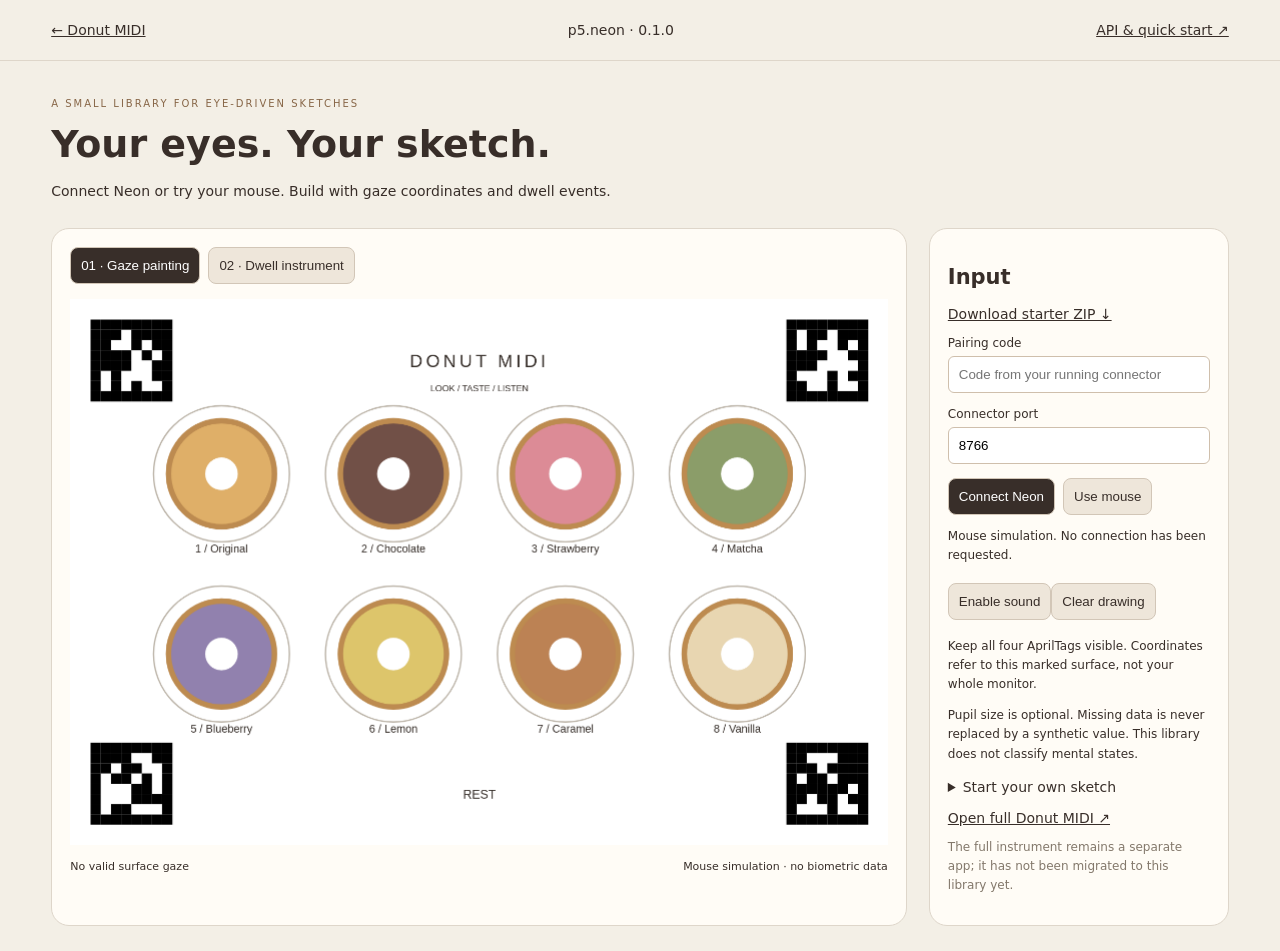
==== library/index.html @ 85e9ebe3 "Add p5.neon 0.1 with gaze AOI events and runnable creative coding examples" ====
<!doctype html><html lang="en"><head><meta charset="utf-8"><meta name="viewport" content="width=device-width,initial-scale=1"><title>p5.neon · Creative coding with your eyes</title><link rel="stylesheet" href="style.css?v=0.1.0"></head><body>
<header><a href="../">← Donut MIDI</a><span>p5.neon · 0.1.0</span><a href="https://github.com/sharkburger/donut-midi/blob/aoi-cognitive-voices/library/README.md">API & quick start ↗</a></header>
<main><section class="intro"><p class="eyebrow">A SMALL LIBRARY FOR EYE-DRIVEN SKETCHES</p><h1>Your eyes. Your sketch.</h1><p>Connect Neon or try your mouse. Build with gaze coordinates and dwell events.</p></section>
<div class="layout"><section class="stage"><div class="tabs"><button data-mode="paint" aria-pressed="true">01 · Gaze painting</button><button data-mode="music" aria-pressed="false">02 · Dwell instrument</button></div><div id="canvas"></div><div class="readout"><span id="gaze">Move over the canvas</span><span id="event">Mouse simulation · no biometric data</span></div></section>
<aside><h2>Input</h2><a href="../downloads/p5-neon-0.1.0.zip">Download starter ZIP ↓</a><label>Pairing code<input id="code" type="password" autocomplete="off" placeholder="Code from your running connector"></label><label>Connector port<input id="port" type="number" value="8766" min="1024" max="65535"></label><div class="row"><button id="connect">Connect Neon</button><button id="mouse">Use mouse</button></div><p id="status" role="status">Mouse simulation. No connection has been requested.</p><button id="audio">Enable sound</button><button id="clear">Clear drawing</button><p>Keep all four AprilTags visible. Coordinates refer to this marked surface, not your whole monitor.</p><p>Pupil size is optional. Missing data is never replaced by a synthetic value. This library does not classify mental states.</p><details><summary>Start your own sketch</summary><p>Load p5.js, connector-client.js and p5.neon.js. Call neon.update() in draw().</p><pre>const neon = new NeonP5();
// setup():
neon.useMouse(canvas);
// draw():
const gaze = neon.update();
if (gaze) circle(
  gaze.x * width,
  gaze.y * height, 20);</pre><a href="example.js">View this sketch</a> · <a href="p5.neon.js" download>Download library</a></details><a href="../?v=console-2">Open full Donut MIDI ↗</a><p class="small">The full instrument remains a separate app; it has not been migrated to this library yet.</p></aside></div></main>
<script src="../vendor/p5.min.js"></script><script src="../connector-client.js"></script><script src="p5.neon.js?v=0.1.0"></script><script src="example.js?v=0.1.0"></script></body></html>
---- library/style.css ----
*{box-sizing:border-box}body{margin:0;background:#f3efe6;color:#382e29;font:14px system-ui}header{display:flex;justify-content:space-between;padding:22px 4vw;border-bottom:1px solid #ded6ca}a{color:inherit}main{max-width:1400px;margin:auto;padding:25px 4vw}.eyebrow{font-size:10px;letter-spacing:2px;color:#876647}h1{font-size:38px;margin:6px 0}p{line-height:1.6}.layout{display:grid;grid-template-columns:minmax(0,1fr) 300px;gap:22px;margin-top:26px}.stage,aside{background:#fffcf6;border:1px solid #ded6ca;border-radius:18px;padding:18px}.tabs,.row,.readout{display:flex;gap:8px}.tabs{margin-bottom:15px}button{cursor:pointer;background:#eee6da;color:#382e29;border:1px solid #d2c6b7;border-radius:8px;padding:10px}button[aria-pressed=true],#connect{background:#382e29;color:white}button:disabled{opacity:.5;cursor:default}label{display:block;margin:14px 0;font-size:12px}input{display:block;width:100%;padding:10px;margin-top:6px;border:1px solid #cfbfac;border-radius:6px}#canvas{width:100%;aspect-ratio:1.5}canvas{display:block;max-width:100%;height:auto!important}.readout{justify-content:space-between;font-size:11px;line-height:1.6;margin-top:14px}aside p{font-size:12px}aside>button{margin:5px 0}.small{color:#83786b}pre{font-size:11px;overflow:auto;background:#eee9e0;padding:10px}summary{cursor:pointer;margin:15px 0}@media(max-width:800px){.layout{grid-template-columns:1fr}h1{font-size:28px}header{font-size:11px}.readout{flex-wrap:wrap}}

#canvas{height:clamp(220px,calc(100dvh - 355px),650px);aspect-ratio:auto;display:flex;align-items:center;justify-content:center}
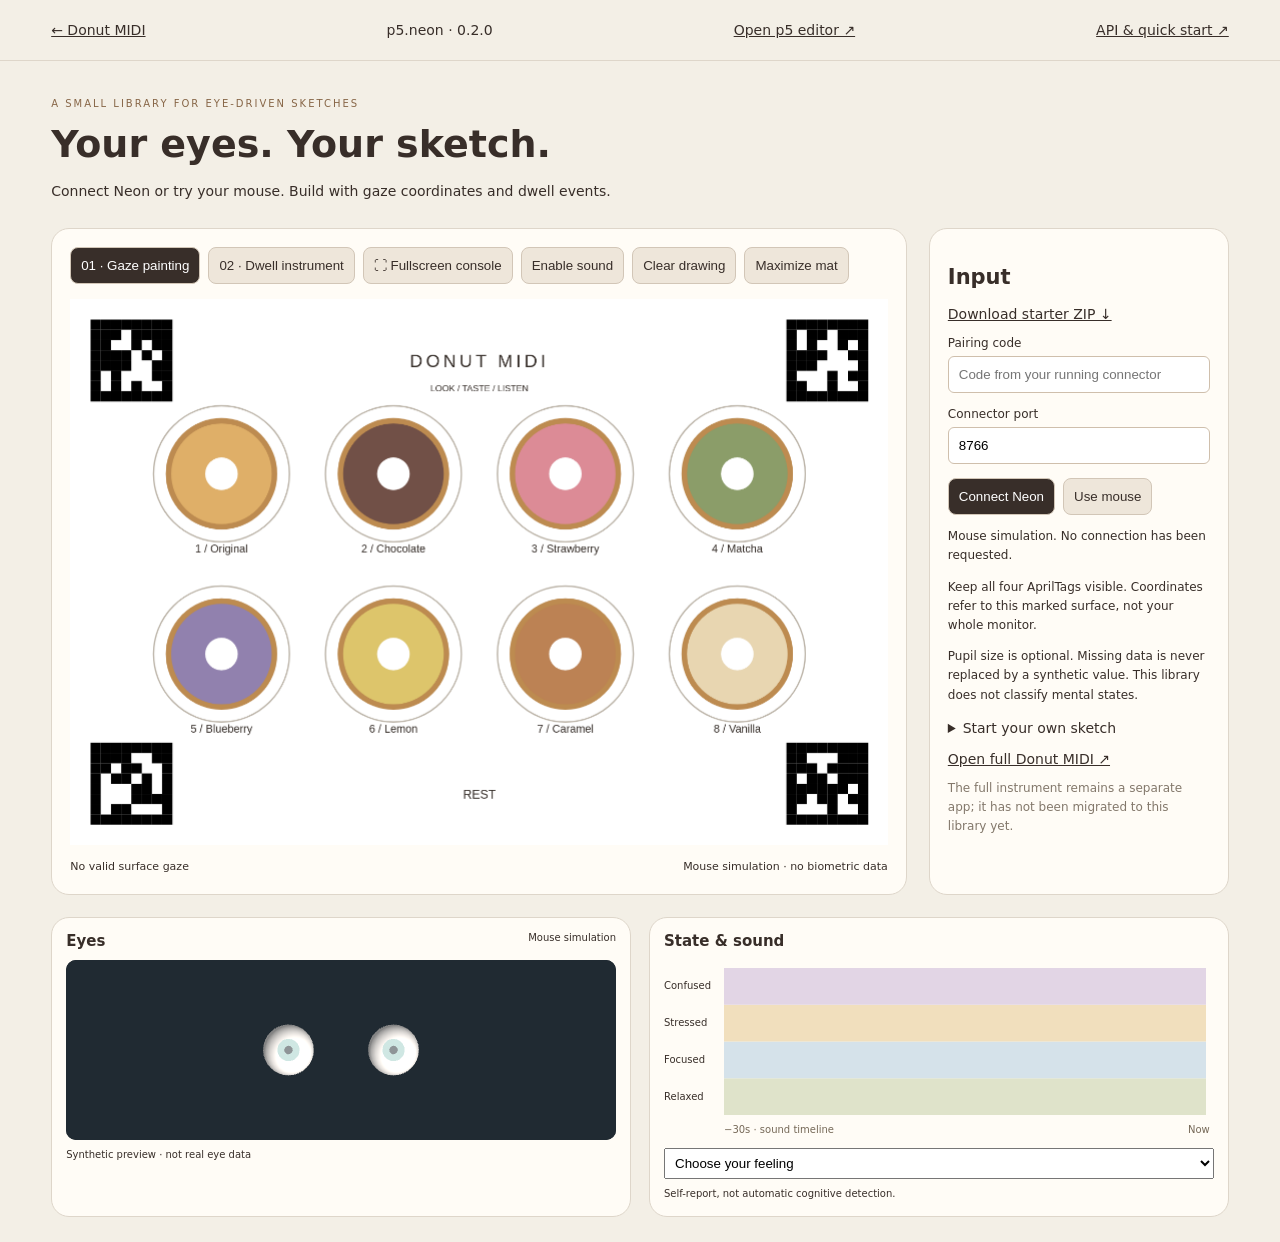
==== commit ce9ce2de: "Add fullscreen library console and sandboxed editable p5 templates" ====
--- a/library/index.html
+++ b/library/index.html
@@ -1,13 +1,13 @@
-<!doctype html><html lang="en"><head><meta charset="utf-8"><meta name="viewport" content="width=device-width,initial-scale=1"><title>p5.neon · Creative coding with your eyes</title><link rel="stylesheet" href="style.css?v=0.1.0"></head><body>
-<header><a href="../">← Donut MIDI</a><span>p5.neon · 0.1.0</span><a href="https://github.com/sharkburger/donut-midi/blob/aoi-cognitive-voices/library/README.md">API & quick start ↗</a></header>
+<!doctype html><html lang="en"><head><meta charset="utf-8"><meta name="viewport" content="width=device-width,initial-scale=1"><title>p5.neon · Creative coding with your eyes</title><link rel="stylesheet" href="style.css?v=0.2.0"></head><body>
+<header><a href="../">← Donut MIDI</a><span>p5.neon · 0.2.0</span><a href="editor.html">Open p5 editor ↗</a><a href="https://github.com/sharkburger/donut-midi/blob/aoi-cognitive-voices/library/README.md">API & quick start ↗</a></header>
 <main><section class="intro"><p class="eyebrow">A SMALL LIBRARY FOR EYE-DRIVEN SKETCHES</p><h1>Your eyes. Your sketch.</h1><p>Connect Neon or try your mouse. Build with gaze coordinates and dwell events.</p></section>
 <div class="layout"><section class="stage"><div class="tabs"><button data-mode="paint" aria-pressed="true">01 · Gaze painting</button><button data-mode="music" aria-pressed="false">02 · Dwell instrument</button></div><div id="canvas"></div><div class="readout"><span id="gaze">Move over the canvas</span><span id="event">Mouse simulation · no biometric data</span></div></section>
-<aside><h2>Input</h2><a href="../downloads/p5-neon-0.1.0.zip">Download starter ZIP ↓</a><label>Pairing code<input id="code" type="password" autocomplete="off" placeholder="Code from your running connector"></label><label>Connector port<input id="port" type="number" value="8766" min="1024" max="65535"></label><div class="row"><button id="connect">Connect Neon</button><button id="mouse">Use mouse</button></div><p id="status" role="status">Mouse simulation. No connection has been requested.</p><button id="audio">Enable sound</button><button id="clear">Clear drawing</button><p>Keep all four AprilTags visible. Coordinates refer to this marked surface, not your whole monitor.</p><p>Pupil size is optional. Missing data is never replaced by a synthetic value. This library does not classify mental states.</p><details><summary>Start your own sketch</summary><p>Load p5.js, connector-client.js and p5.neon.js. Call neon.update() in draw().</p><pre>const neon = new NeonP5();
+<aside><h2>Input</h2><a href="../downloads/p5-neon-0.2.0.zip">Download starter ZIP ↓</a><label>Pairing code<input id="code" type="password" autocomplete="off" placeholder="Code from your running connector"></label><label>Connector port<input id="port" type="number" value="8766" min="1024" max="65535"></label><div class="row"><button id="connect">Connect Neon</button><button id="mouse">Use mouse</button></div><p id="status" role="status">Mouse simulation. No connection has been requested.</p><button id="audio">Enable sound</button><button id="clear">Clear drawing</button><p>Keep all four AprilTags visible. Coordinates refer to this marked surface, not your whole monitor.</p><p>Pupil size is optional. Missing data is never replaced by a synthetic value. This library does not classify mental states.</p><details><summary>Start your own sketch</summary><p>Load p5.js, connector-client.js and p5.neon.js. Call neon.update() in draw().</p><pre>const neon = new NeonP5();
 // setup():
 neon.useMouse(canvas);
 // draw():
 const gaze = neon.update();
 if (gaze) circle(
   gaze.x * width,
-  gaze.y * height, 20);</pre><a href="example.js">View this sketch</a> · <a href="p5.neon.js" download>Download library</a></details><a href="../?v=console-2">Open full Donut MIDI ↗</a><p class="small">The full instrument remains a separate app; it has not been migrated to this library yet.</p></aside></div></main>
-<script src="../vendor/p5.min.js"></script><script src="../connector-client.js"></script><script src="p5.neon.js?v=0.1.0"></script><script src="example.js?v=0.1.0"></script></body></html>
+  gaze.y * height, 20);</pre><a href="editor.html">Open editable p5 template ↗</a> · <a href="p5.neon.js" download>Download library</a></details><a href="../?v=console-2">Open full Donut MIDI ↗</a><p class="small">The full instrument remains a separate app; it has not been migrated to this library yet.</p></aside></div></main>
+<script src="../vendor/p5.min.js"></script><script src="../connector-client.js"></script><script src="p5.neon.js?v=0.2.0"></script><script src="example.js?v=0.2.0"></script><script src="console.js?v=console-3"></script></body></html>
--- a/library/style.css
+++ b/library/style.css
@@ -1,3 +1,4 @@
 *{box-sizing:border-box}body{margin:0;background:#f3efe6;color:#382e29;font:14px system-ui}header{display:flex;justify-content:space-between;padding:22px 4vw;border-bottom:1px solid #ded6ca}a{color:inherit}main{max-width:1400px;margin:auto;padding:25px 4vw}.eyebrow{font-size:10px;letter-spacing:2px;color:#876647}h1{font-size:38px;margin:6px 0}p{line-height:1.6}.layout{display:grid;grid-template-columns:minmax(0,1fr) 300px;gap:22px;margin-top:26px}.stage,aside{background:#fffcf6;border:1px solid #ded6ca;border-radius:18px;padding:18px}.tabs,.row,.readout{display:flex;gap:8px}.tabs{margin-bottom:15px}button{cursor:pointer;background:#eee6da;color:#382e29;border:1px solid #d2c6b7;border-radius:8px;padding:10px}button[aria-pressed=true],#connect{background:#382e29;color:white}button:disabled{opacity:.5;cursor:default}label{display:block;margin:14px 0;font-size:12px}input{display:block;width:100%;padding:10px;margin-top:6px;border:1px solid #cfbfac;border-radius:6px}#canvas{width:100%;aspect-ratio:1.5}canvas{display:block;max-width:100%;height:auto!important}.readout{justify-content:space-between;font-size:11px;line-height:1.6;margin-top:14px}aside p{font-size:12px}aside>button{margin:5px 0}.small{color:#83786b}pre{font-size:11px;overflow:auto;background:#eee9e0;padding:10px}summary{cursor:pointer;margin:15px 0}@media(max-width:800px){.layout{grid-template-columns:1fr}h1{font-size:28px}header{font-size:11px}.readout{flex-wrap:wrap}}
 
 #canvas{height:clamp(220px,calc(100dvh - 355px),650px);aspect-ratio:auto;display:flex;align-items:center;justify-content:center}
+.console-views{display:grid;grid-template-columns:1fr 1fr;grid-column:1/-1;gap:18px}.console-views>section{background:#fffcf6;border:1px solid #ded6ca;border-radius:18px;padding:14px;min-height:0;overflow:hidden}.console-views h2{font-size:15px;margin:0 0 10px}.console-views small{font-size:10px;float:right;font-weight:400}.console-views p{font-size:10px;margin:7px 0 0}#library-eyes{height:180px;min-height:0;background:#202a32;border-radius:10px;overflow:hidden}#library-eyes canvas{height:100%!important}#library-curve{width:100%;height:180px!important}#feeling{width:100%;padding:6px;margin-top:8px}.tabs{flex-wrap:wrap}.library-full{height:100dvh;overflow:hidden}.library-full header,.library-full .intro,.library-full aside{display:none}.library-full main{max-width:none;height:100%;padding:12px}.library-full .layout{height:100%;margin:0;grid-template-columns:minmax(0,1fr) 310px;gap:12px}.library-full .stage{min-height:0;display:grid;grid-template-rows:auto minmax(0,1fr) auto;gap:10px;padding:12px}.library-full #canvas{height:100%;min-height:0}.library-full .tabs{margin:0}.library-full .tabs button{font-size:11px;padding:8px}.library-full .readout{margin:0}.library-full .console-views{grid-column:2;grid-template-columns:1fr;grid-template-rows:minmax(0,.85fr) minmax(0,1fr);gap:12px;min-height:0}.library-full .eye-view{display:grid;grid-template-rows:auto minmax(0,1fr) auto}.library-full #library-eyes{height:100%}.library-full .state-view{display:grid;grid-template-rows:auto minmax(0,1fr) auto auto}.library-full #library-curve{height:100%!important;min-height:0}.library-full.mat-only .layout{grid-template-columns:1fr}.library-full.mat-only .console-views{display:none}@media(max-width:800px){.library-full .layout{grid-template-columns:minmax(0,1fr) 240px}.console-views{grid-template-columns:1fr}}
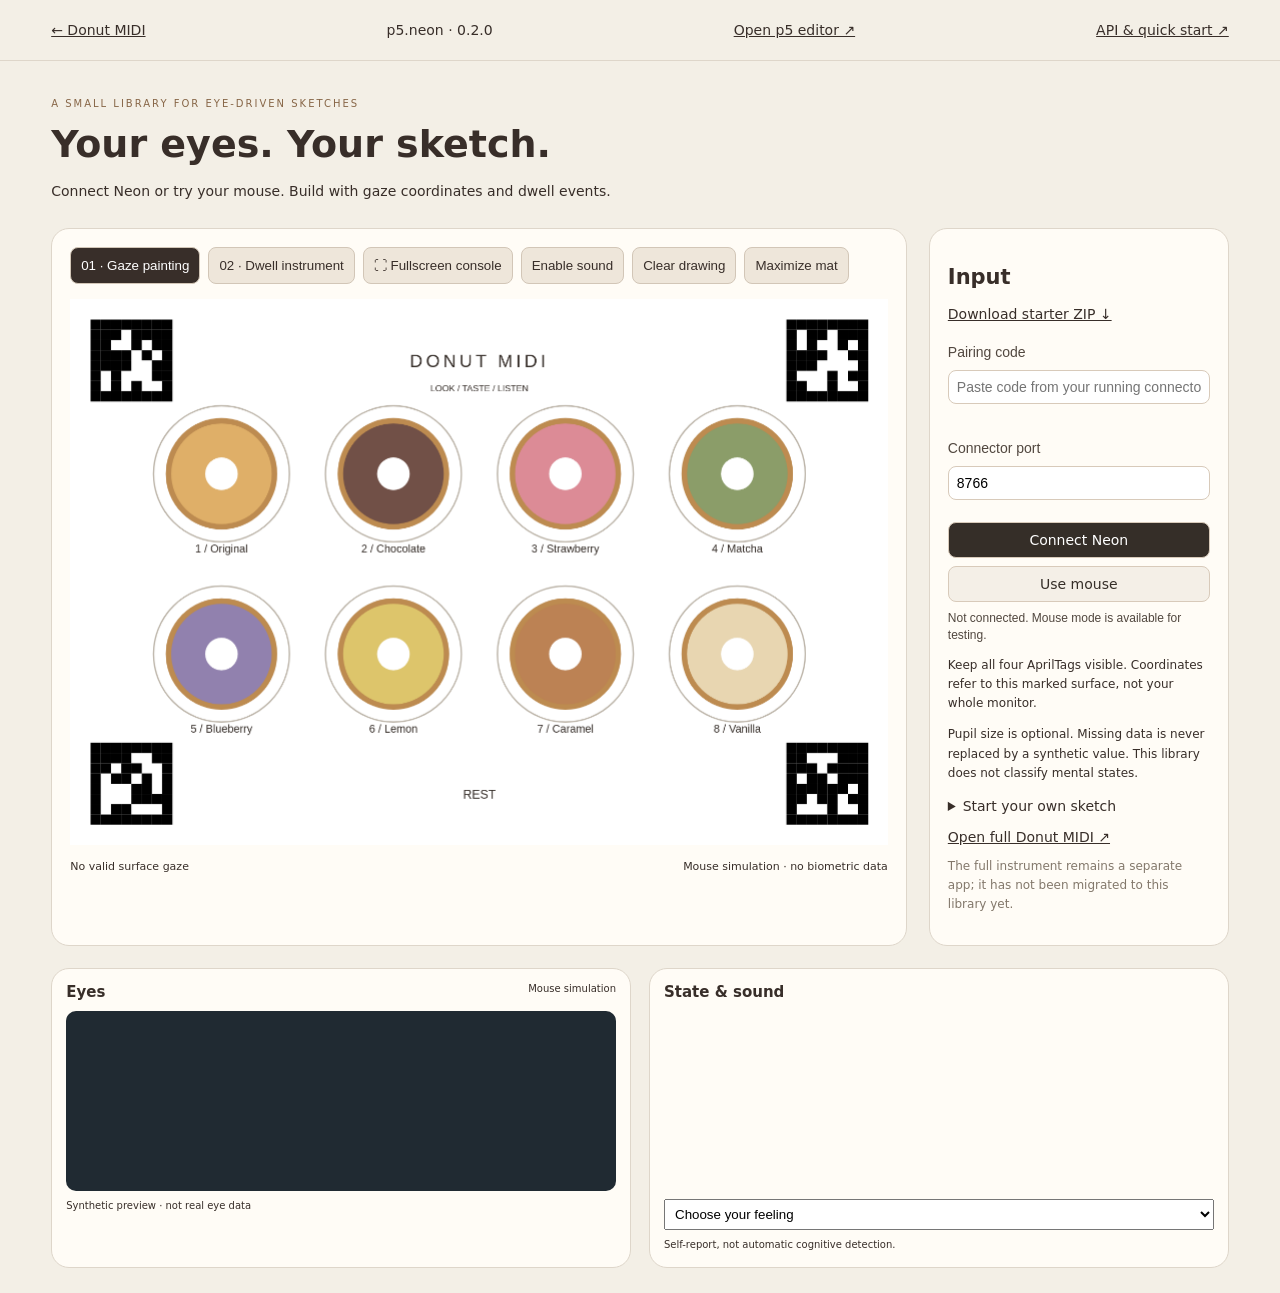
==== commit 853b7bdb: "Start p5.neon community library branch" ====
--- a/library/index.html
+++ b/library/index.html
@@ -2,12 +2,15 @@
 <header><a href="../">← Donut MIDI</a><span>p5.neon · 0.2.0</span><a href="editor.html">Open p5 editor ↗</a><a href="https://github.com/sharkburger/donut-midi/blob/aoi-cognitive-voices/library/README.md">API & quick start ↗</a></header>
 <main><section class="intro"><p class="eyebrow">A SMALL LIBRARY FOR EYE-DRIVEN SKETCHES</p><h1>Your eyes. Your sketch.</h1><p>Connect Neon or try your mouse. Build with gaze coordinates and dwell events.</p></section>
 <div class="layout"><section class="stage"><div class="tabs"><button data-mode="paint" aria-pressed="true">01 · Gaze painting</button><button data-mode="music" aria-pressed="false">02 · Dwell instrument</button></div><div id="canvas"></div><div class="readout"><span id="gaze">Move over the canvas</span><span id="event">Mouse simulation · no biometric data</span></div></section>
-<aside><h2>Input</h2><a href="../downloads/p5-neon-0.2.0.zip">Download starter ZIP ↓</a><label>Pairing code<input id="code" type="password" autocomplete="off" placeholder="Code from your running connector"></label><label>Connector port<input id="port" type="number" value="8766" min="1024" max="65535"></label><div class="row"><button id="connect">Connect Neon</button><button id="mouse">Use mouse</button></div><p id="status" role="status">Mouse simulation. No connection has been requested.</p><button id="audio">Enable sound</button><button id="clear">Clear drawing</button><p>Keep all four AprilTags visible. Coordinates refer to this marked surface, not your whole monitor.</p><p>Pupil size is optional. Missing data is never replaced by a synthetic value. This library does not classify mental states.</p><details><summary>Start your own sketch</summary><p>Load p5.js, connector-client.js and p5.neon.js. Call neon.update() in draw().</p><pre>const neon = new NeonP5();
-// setup():
-neon.useMouse(canvas);
-// draw():
-const gaze = neon.update();
-if (gaze) circle(
-  gaze.x * width,
-  gaze.y * height, 20);</pre><a href="editor.html">Open editable p5 template ↗</a> · <a href="p5.neon.js" download>Download library</a></details><a href="../?v=console-2">Open full Donut MIDI ↗</a><p class="small">The full instrument remains a separate app; it has not been migrated to this library yet.</p></aside></div></main>
-<script src="../vendor/p5.min.js"></script><script src="../connector-client.js"></script><script src="p5.neon.js?v=0.2.0"></script><script src="example.js?v=0.2.0"></script><script src="console.js?v=console-3"></script></body></html>
+<aside><h2>Input</h2><a href="../downloads/p5-neon-0.2.0.zip">Download starter ZIP ↓</a><div id="neon-controls"></div><button id="audio">Enable sound</button><button id="clear">Clear drawing</button><p>Keep all four AprilTags visible. Coordinates refer to this marked surface, not your whole monitor.</p><p>Pupil size is optional. Missing data is never replaced by a synthetic value. This library does not classify mental states.</p><details><summary>Start your own sketch</summary><p>Load p5.js, connector-client.js, p5.neon.js and p5.neon-addon.js. Create a tracker in setup, then update it in draw.</p><pre>let neon;
+function setup() {
+  const canvas = createCanvas(900, 600);
+  neon = createNeonTracker();
+  neon.useMouse(canvas);
+}
+function draw() {
+  background(245);
+  const gaze = neon.update();
+  if (gaze) circle(gaze.x * width, gaze.y * height, 20);
+}</pre><a href="editor.html">Open editable p5 template ↗</a> · <a href="p5.neon.js" download>Download library</a></details><a href="../?v=console-2">Open full Donut MIDI ↗</a><p class="small">The full instrument remains a separate app; it has not been migrated to this library yet.</p></aside></div></main>
+<script src="../vendor/p5.min.js"></script><script src="../connector-client.js"></script><script src="p5.neon.js?v=0.2.0"></script><script src="p5.neon-addon.js?v=addon-1"></script><script src="example.js?v=addon-1"></script><script src="console.js?v=console-3"></script></body></html>
--- a/library/style.css
+++ b/library/style.css
@@ -2,3 +2,10 @@
 
 #canvas{height:clamp(220px,calc(100dvh - 355px),650px);aspect-ratio:auto;display:flex;align-items:center;justify-content:center}
 .console-views{display:grid;grid-template-columns:1fr 1fr;grid-column:1/-1;gap:18px}.console-views>section{background:#fffcf6;border:1px solid #ded6ca;border-radius:18px;padding:14px;min-height:0;overflow:hidden}.console-views h2{font-size:15px;margin:0 0 10px}.console-views small{font-size:10px;float:right;font-weight:400}.console-views p{font-size:10px;margin:7px 0 0}#library-eyes{height:180px;min-height:0;background:#202a32;border-radius:10px;overflow:hidden}#library-eyes canvas{height:100%!important}#library-curve{width:100%;height:180px!important}#feeling{width:100%;padding:6px;margin-top:8px}.tabs{flex-wrap:wrap}.library-full{height:100dvh;overflow:hidden}.library-full header,.library-full .intro,.library-full aside{display:none}.library-full main{max-width:none;height:100%;padding:12px}.library-full .layout{height:100%;margin:0;grid-template-columns:minmax(0,1fr) 310px;gap:12px}.library-full .stage{min-height:0;display:grid;grid-template-rows:auto minmax(0,1fr) auto;gap:10px;padding:12px}.library-full #canvas{height:100%;min-height:0}.library-full .tabs{margin:0}.library-full .tabs button{font-size:11px;padding:8px}.library-full .readout{margin:0}.library-full .console-views{grid-column:2;grid-template-columns:1fr;grid-template-rows:minmax(0,.85fr) minmax(0,1fr);gap:12px;min-height:0}.library-full .eye-view{display:grid;grid-template-rows:auto minmax(0,1fr) auto}.library-full #library-eyes{height:100%}.library-full .state-view{display:grid;grid-template-rows:auto minmax(0,1fr) auto auto}.library-full #library-curve{height:100%!important;min-height:0}.library-full.mat-only .layout{grid-template-columns:1fr}.library-full.mat-only .console-views{display:none}@media(max-width:800px){.library-full .layout{grid-template-columns:minmax(0,1fr) 240px}.console-views{grid-template-columns:1fr}}
+
+.p5-neon-controls{display:grid;gap:8px;margin:.5rem 0 1rem}
+.p5-neon-controls label{display:grid;gap:4px;font-size:.82rem;color:#51473f}
+.p5-neon-controls input{box-sizing:border-box;min-width:0;width:100%;padding:9px 10px;border:1px solid #d8caba;border-radius:8px;background:#fff;font:inherit}
+.p5-neon-controls button{width:100%;padding:9px 10px;border:1px solid #d8caba;border-radius:8px;background:#f4efe7;color:#352e28;font:inherit;cursor:pointer}
+.p5-neon-controls button:first-of-type{background:#352e28;color:#fff}
+.p5-neon-controls output{min-height:2.5em;font-size:.8rem;line-height:1.4;color:#51473f}
